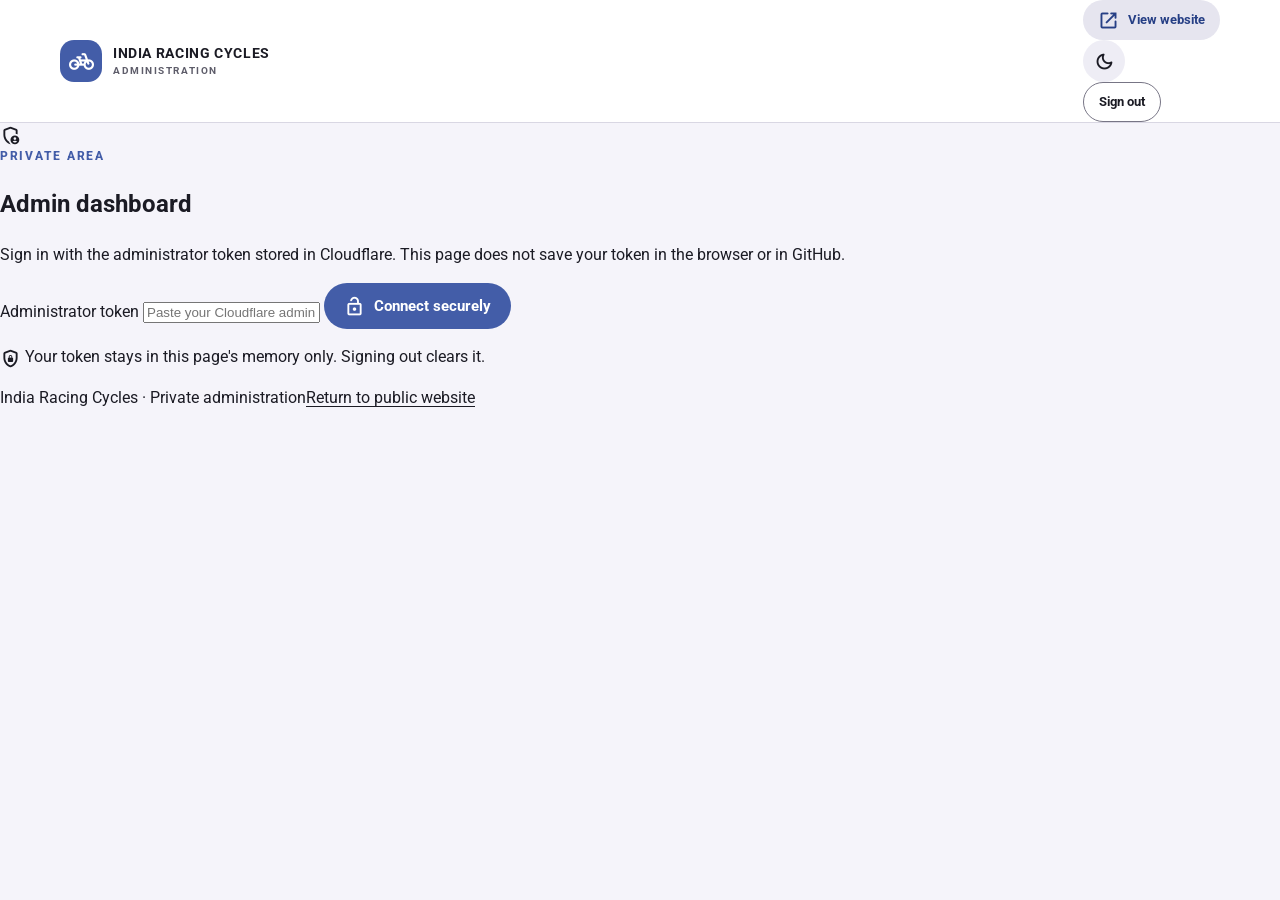
==== admin.html @ 33d3a7fc "Add private India Racing Cycles admin dashboard" ====
<!doctype html>
<html lang="en">
<head>
  <meta charset="utf-8">
  <meta name="viewport" content="width=device-width, initial-scale=1">
  <meta name="theme-color" content="#f4f3fb">
  <meta name="robots" content="noindex,nofollow">
  <title>Admin Dashboard | India Racing Cycles</title>
  <link rel="preconnect" href="https://fonts.googleapis.com">
  <link rel="preconnect" href="https://fonts.gstatic.com" crossorigin>
  <link href="https://fonts.googleapis.com/css2?family=Roboto:wght@400;500;600;700;800&family=Material+Symbols+Rounded:opsz,wght,FILL,GRAD@20..48,400,0,0" rel="stylesheet">
  <link rel="stylesheet" href="assets/css/styles.css">
  <link rel="stylesheet" href="assets/css/admin.css">
  <script>window.IRC_CONFIG = { apiBase: "https://india-racing-cycles-api.india-racing-cycles-315595.workers.dev" };</script>
  <script defer src="assets/js/admin.js"></script>
</head>
<body class="admin-page">
  <a class="skip-link" href="#main">Skip to content</a>
  <header class="topbar">
    <div class="topbar-inner">
      <a class="brand" href="index.html" aria-label="India Racing Cycles home">
        <span class="brand-mark" aria-hidden="true"><span class="material-symbols-rounded">pedal_bike</span></span>
        <span class="brand-copy"><strong>INDIA RACING CYCLES</strong><small>ADMINISTRATION</small></span>
      </a>
      <div class="admin-header-actions">
        <a class="button button-tonal button-small" href="index.html"><span class="material-symbols-rounded">open_in_new</span> View website</a>
        <button class="icon-button" id="theme-toggle" type="button" aria-label="Switch colour theme"><span class="material-symbols-rounded">dark_mode</span></button>
        <button class="button button-outline button-small" id="logout-button" type="button" hidden>Sign out</button>
      </div>
    </div>
  </header>

  <main id="main" class="admin-main">
    <section id="login-panel" class="login-panel">
      <div class="login-icon"><span class="material-symbols-rounded">admin_panel_settings</span></div>
      <p class="eyebrow">PRIVATE AREA</p>
      <h1>Admin dashboard</h1>
      <p class="login-copy">Sign in with the administrator token stored in Cloudflare. This page does not save your token in the browser or in GitHub.</p>
      <form id="login-form" class="admin-form">
        <label for="admin-token">Administrator token</label>
        <input id="admin-token" name="token" type="password" autocomplete="off" spellcheck="false" required placeholder="Paste your Cloudflare admin token">
        <button class="button button-filled" type="submit"><span class="material-symbols-rounded">lock_open</span> Connect securely</button>
        <p id="login-message" class="admin-message" role="status"></p>
      </form>
      <p class="security-hint"><span class="material-symbols-rounded">shield_lock</span> Your token stays in this page's memory only. Signing out clears it.</p>
    </section>

    <section id="dashboard" hidden>
      <div class="admin-welcome">
        <div>
          <p class="eyebrow"><span class="material-symbols-rounded">dashboard</span> INDIA RACING CYCLES</p>
          <h1>Race calendar admin</h1>
          <p>Review community tips and manage the events shown on your public calendar.</p>
        </div>
        <button class="button button-outline" id="refresh-button" type="button"><span class="material-symbols-rounded">refresh</span> Refresh data</button>
      </div>

      <div class="admin-stats">
        <article class="admin-stat"><span class="material-symbols-rounded">inbox</span><strong id="stat-pending">—</strong><small>Pending suggestions</small></article>
        <article class="admin-stat"><span class="material-symbols-rounded">event_available</span><strong id="stat-events">—</strong><small>Visible calendar events</small></article>
        <article class="admin-stat"><span class="material-symbols-rounded">task_alt</span><strong id="stat-reviewed">—</strong><small>Reviewed suggestions</small></article>
      </div>

      <div class="admin-tabs" role="tablist" aria-label="Admin sections">
        <button class="admin-tab active" id="tab-suggestions" role="tab" aria-selected="true" aria-controls="suggestions-panel" type="button"><span class="material-symbols-rounded">inbox</span> Suggestions <span class="tab-count" id="tab-pending-count">0</span></button>
        <button class="admin-tab" id="tab-calendar" role="tab" aria-selected="false" aria-controls="calendar-panel" type="button"><span class="material-symbols-rounded">calendar_month</span> Calendar</button>
      </div>

      <section id="suggestions-panel" class="admin-panel" role="tabpanel" aria-labelledby="tab-suggestions">
        <div class="panel-heading">
          <div><p class="eyebrow">COMMUNITY INBOX</p><h2>Event suggestions</h2><p>Approve only after checking the organiser's source and event details.</p></div>
          <label class="filter-select">Show
            <select id="suggestion-filter">
              <option value="pending">Pending</option>
              <option value="all">All suggestions</option>
              <option value="reviewed">Reviewed</option>
              <option value="added">Added to calendar</option>
              <option value="rejected">Rejected</option>
            </select>
          </label>
        </div>
        <div id="suggestion-list" class="admin-list" aria-live="polite"></div>
        <p id="suggestion-empty" class="admin-empty" hidden>No suggestions in this view.</p>
      </section>

      <section id="calendar-panel" class="admin-panel" role="tabpanel" aria-labelledby="tab-calendar" hidden>
        <div class="panel-heading">
          <div><p class="eyebrow">PUBLISHED EVENTS</p><h2>Manage calendar</h2><p>Events from the original website data and admin-managed Cloudflare records appear together here.</p></div>
          <button class="button button-filled" id="add-event-button" type="button"><span class="material-symbols-rounded">add</span> Add event</button>
        </div>
        <div class="calendar-tools">
          <label class="admin-search"><span class="material-symbols-rounded">search</span><input id="calendar-search" type="search" placeholder="Search event, city or organiser"></label>
          <label class="show-hidden"><input id="show-hidden" type="checkbox"> Show hidden events</label>
        </div>
        <div id="calendar-list" class="admin-list" aria-live="polite"></div>
        <p id="calendar-empty" class="admin-empty" hidden>No calendar events match this view.</p>
        <p class="admin-note"><span class="material-symbols-rounded">info</span> Changes made here are saved in Cloudflare and override the matching published event. Hiding an event keeps a record so it can be restored later.</p>
      </section>
      <p id="dashboard-message" class="admin-message" role="status"></p>
    </section>
  </main>

  <dialog id="event-dialog" class="event-dialog">
    <form id="event-form" method="dialog">
      <div class="dialog-heading">
        <div><p class="eyebrow">EVENT DETAILS</p><h2 id="event-dialog-title">Add calendar event</h2></div>
        <button class="icon-button" id="close-dialog" type="button" aria-label="Close"><span class="material-symbols-rounded">close</span></button>
      </div>
      <input type="hidden" name="id" id="event-id">
      <input type="hidden" name="suggestion_id" id="suggestion-id">
      <div class="event-fields">
        <label class="wide">Event name <input name="title" id="event-title" required maxlength="180" placeholder="e.g. Mumbai Road Race"></label>
        <label>Start date <input name="start_date" id="event-start" type="date" required></label>
        <label>End date <input name="end_date" id="event-end" type="date"></label>
        <label class="wide">Location <input name="location" id="event-location" maxlength="220" placeholder="City, state or route"></label>
        <label>State <input name="state" id="event-state" maxlength="100" placeholder="e.g. Maharashtra"></label>
        <label>Discipline
          <select name="discipline" id="event-discipline">
            <option value="">Select category</option><option>Road</option><option>MTB</option><option>Track</option><option>Time Trial</option><option>Gran Fondo</option><option>Ultra-cycling</option><option>Cyclocross</option><option>Cyclothon</option><option>Other</option>
          </select>
        </label>
        <label class="wide">Categories <input name="categories" id="event-categories" placeholder="Separate multiple categories with commas"></label>
        <label class="wide">Organiser <input name="organiser" id="event-organiser" maxlength="180"></label>
        <label class="wide">Description <textarea name="description" id="event-description" rows="4" maxlength="5000" placeholder="Event details for visitors"></textarea></label>
        <label class="wide">Official event link <input name="source_url" id="event-source" type="url" placeholder="https://"></label>
        <label class="wide">Registration link <input name="registration_url" id="event-registration" type="url" placeholder="https://"></label>
        <label>Contact email <input name="contact_email" id="event-email" type="email"></label>
        <label>Contact phone <input name="contact_phone" id="event-phone" type="tel"></label>
        <label class="wide">Poster image URL <input name="poster_url" id="event-poster" type="url" placeholder="https://"></label>
        <label>Status
          <select name="status" id="event-status"><option value="confirmed">Confirmed</option><option value="postponed">Postponed</option><option value="completed">Completed</option><option value="cancelled">Cancelled</option></select>
        </label>
        <label class="visibility-option"><input name="hidden" id="event-hidden" type="checkbox"> Hide from public calendar</label>
      </div>
      <p id="event-form-message" class="admin-message" role="status"></p>
      <div class="dialog-actions">
        <button class="button button-outline" id="cancel-dialog" type="button">Cancel</button>
        <button class="button button-filled" id="save-event-button" type="submit"><span class="material-symbols-rounded">save</span> Save event</button>
      </div>
    </form>
  </dialog>

  <footer class="admin-footer"><span>India Racing Cycles · Private administration</span><a href="index.html">Return to public website</a></footer>
</body>
</html>
---- assets/css/styles.css ----
:root{color-scheme:light;--page:#f5f4fa;--surface:#fff;--surface2:#eeedf5;--surface3:#e6e5ef;--ink:#1b1b24;--muted:#5e5d6a;--primary:#435da8;--primary-dark:#263f85;--on-primary:#fff;--outline:#d9d7e3;--outline-strong:#777585;--accent:#df6b32;--success:#266b4d;--shadow:0 2px 5px rgba(27,27,36,.06),0 10px 28px rgba(27,27,36,.04);--shadow-high:0 8px 24px rgba(27,27,36,.12);--radius:22px;--max:1160px}
:root[data-theme=dark]{color-scheme:dark;--page:#12131a;--surface:#1c1d26;--surface2:#272936;--surface3:#323443;--ink:#e8e7f0;--muted:#bdbbc9;--primary:#b7c5ff;--primary-dark:#d2dbff;--on-primary:#182b62;--outline:#3b3c49;--outline-strong:#9694a4;--accent:#ffb68e;--success:#9ed9b9;--shadow:0 2px 8px rgba(0,0,0,.18),0 12px 30px rgba(0,0,0,.12);--shadow-high:0 10px 30px rgba(0,0,0,.35)}
*{box-sizing:border-box}html{scroll-behavior:smooth;scroll-padding-top:100px}body{margin:0;background:var(--page);color:var(--ink);font-family:Roboto,"Segoe UI",Arial,sans-serif;line-height:1.55;transition:background .2s,color .2s}a{color:inherit;text-underline-offset:3px}a:focus-visible,button:focus-visible,input:focus-visible,select:focus-visible{outline:3px solid var(--accent);outline-offset:3px}.material-symbols-rounded{font-size:21px;line-height:1;vertical-align:middle;font-variation-settings:"FILL" 0,"wght" 450,"GRAD" 0,"opsz" 24}.sr-only{position:absolute;width:1px;height:1px;padding:0;margin:-1px;overflow:hidden;clip:rect(0,0,0,0);white-space:nowrap;border:0}.skip-link{position:absolute;left:12px;top:-60px;background:var(--surface);padding:10px 14px;border-radius:10px;z-index:30}.skip-link:focus{top:12px}.topbar{position:sticky;top:0;z-index:20;background:color-mix(in srgb,var(--surface) 94%,transparent);backdrop-filter:blur(18px);border-bottom:1px solid var(--outline)}.topbar-inner{max-width:var(--max);width:calc(100% - 40px);min-height:76px;margin:auto;display:flex;align-items:center;justify-content:space-between;gap:24px}.brand{display:inline-flex;align-items:center;gap:11px;text-decoration:none;min-width:max-content}.brand-mark{width:42px;height:42px;display:grid;place-items:center;border-radius:14px;background:var(--primary);color:var(--on-primary)}.brand-mark .material-symbols-rounded{font-size:25px}.brand-copy{display:grid;line-height:1.2;gap:4px}.brand-copy strong{font-size:.86rem;letter-spacing:.045em}.brand-copy small{font-size:.61rem;color:var(--muted);letter-spacing:.16em;font-weight:700}.brand-copy i{font-style:normal;color:var(--accent);padding:0 2px}.main-nav{display:flex;align-items:center;justify-content:center;gap:5px}.nav-link{font-size:.88rem;font-weight:600;text-decoration:none;color:var(--muted);padding:10px 15px;border-radius:999px;white-space:nowrap}.nav-link:hover{background:var(--surface2);color:var(--ink)}.nav-link.active{background:var(--surface2);color:var(--primary-dark)}.top-actions{display:flex;align-items:center;gap:10px}.icon-button{height:42px;width:42px;display:grid;place-items:center;border-radius:50%;border:0;background:var(--surface2);color:var(--ink);cursor:pointer}.button{border:0;border-radius:999px;min-height:46px;padding:0 20px;display:inline-flex;align-items:center;justify-content:center;gap:9px;text-decoration:none;font:inherit;font-size:.91rem;font-weight:700;cursor:pointer;transition:transform .16s,box-shadow .16s,background .16s}.button:hover{transform:translateY(-1px);box-shadow:var(--shadow)}.button-filled{background:var(--primary);color:var(--on-primary)}.button-tonal{background:var(--surface3);color:var(--primary-dark)}.button-outline{border:1px solid var(--outline-strong);background:transparent;color:var(--ink)}.button-small{min-height:40px;padding:0 15px;font-size:.82rem}.hero{max-width:var(--max);width:calc(100% - 40px);margin:28px auto 0;min-height:410px;position:relative;overflow:hidden;border-radius:32px;background:linear-gradient(118deg,#172a52 0%,#243f78 52%,#405d9b 100%);color:#fff;padding:62px clamp(28px,6vw,76px);display:flex;align-items:center}.hero-glow{position:absolute;width:520px;height:520px;border-radius:50%;right:8%;top:-28%;background:radial-gradient(circle,rgba(255,255,255,.18),transparent 70%)}.hero-content{position:relative;z-index:2;max-width:640px}.eyebrow{margin:0 0 12px;display:flex;align-items:center;gap:8px;color:var(--primary);font-size:.72rem;font-weight:800;letter-spacing:.15em;text-transform:uppercase}.hero .eyebrow,.page-hero .eyebrow{color:#cbd6ff}.hero h1,.page-hero h1{font-size:clamp(2.8rem,6vw,5.3rem);line-height:.99;letter-spacing:-.055em;margin:0 0 20px;font-weight:800}.headline-accent{color:#ffc18e}.hero-lead{font-size:clamp(1rem,1.8vw,1.18rem);line-height:1.65;color:rgba(255,255,255,.83);max-width:580px}.hero-actions{display:flex;flex-wrap:wrap;gap:12px;margin-top:26px}.hero .button-outline{border-color:rgba(255,255,255,.56);color:white}.hero .button-tonal{background:#e6eaff;color:#243f78}.hero-footnote{display:flex;align-items:center;gap:8px;color:rgba(255,255,255,.72);font-size:.78rem;margin:23px 0 0}.hero-footnote .material-symbols-rounded{font-size:17px}.hero-art{position:absolute;right:4%;top:50%;transform:translateY(-50%);width:min(34vw,390px);aspect-ratio:1;border-radius:50%;border:1px solid rgba(255,255,255,.18);display:grid;place-items:center}.orbit{position:absolute;border:1px solid rgba(255,255,255,.24);border-radius:50%}.orbit-one{inset:11%}.orbit-two{inset:24%;border-style:dashed}.hero-bike{font-size:clamp(90px,14vw,170px);color:#ffc18e;filter:drop-shadow(0 18px 26px rgba(0,0,0,.2))}.hero-art-label{position:absolute;bottom:13%;right:4%;display:grid;text-align:right;letter-spacing:.15em}.hero-art-label b{font-size:1.05rem}.hero-art-label span{font-size:.62rem;opacity:.72}.stats-strip{max-width:var(--max);width:calc(100% - 40px);margin:18px auto 0;background:var(--surface);border:1px solid var(--outline);border-radius:20px;display:grid;grid-template-columns:repeat(3,1fr);box-shadow:var(--shadow)}.stat{padding:17px 24px;display:grid;gap:2px;text-align:center}.stat+.stat{border-left:1px solid var(--outline)}.stat strong{font-size:1.3rem;letter-spacing:-.03em}.stat span{font-size:.76rem;color:var(--muted)}.section{max-width:var(--max);width:calc(100% - 40px);margin:0 auto;padding:70px 0 16px}.section-heading{display:flex;justify-content:space-between;align-items:end;gap:22px;margin-bottom:23px}.section-heading .eyebrow{margin-bottom:7px}.section-heading h2,.newsletter-copy h2{font-size:clamp(1.9rem,3vw,2.6rem);letter-spacing:-.04em;line-height:1.12;margin:0 0 9px}.section-description{margin:0;color:var(--muted);max-width:660px;font-size:.94rem}.live-pill,.archive-pill{display:inline-flex;align-items:center;gap:8px;border:1px solid var(--outline);background:var(--surface);border-radius:999px;padding:8px 13px;color:var(--muted);font-size:.75rem;font-weight:700;white-space:nowrap}.live-pill>span{width:8px;height:8px;background:#2d9b67;border-radius:50%;box-shadow:0 0 0 4px rgba(45,155,103,.12)}.archive-pill .material-symbols-rounded{font-size:17px}.filter-panel{display:flex;gap:11px;margin:20px 0 24px;flex-wrap:wrap}.search-box,.select-wrap{min-height:50px;background:var(--surface);border:1px solid var(--outline);border-radius:15px;display:flex;align-items:center;gap:10px;padding:0 14px;color:var(--muted)}.search-box{flex:1;min-width:220px}.search-box input{border:0;outline:0;background:transparent;color:var(--ink);font:inherit;width:100%;min-width:0}.search-box input::placeholder{color:var(--muted)}.search-box kbd{font-size:.7rem;border:1px solid var(--outline);border-radius:5px;padding:2px 6px;color:var(--muted)}.select-wrap{min-width:175px;position:relative}.select-wrap select{appearance:none;background:transparent;border:0;outline:0;color:var(--ink);font:inherit;flex:1;min-width:0;cursor:pointer}.select-wrap .material-symbols-rounded{pointer-events:none}.event-grid{display:grid;grid-template-columns:repeat(2,minmax(0,1fr));gap:18px}.event-card,.news-card{background:var(--surface);border:1px solid var(--outline);border-radius:var(--radius);overflow:hidden;box-shadow:var(--shadow);transition:transform .18s,box-shadow .18s}.event-card:hover,.news-card:hover{transform:translateY(-3px);box-shadow:var(--shadow-high)}.event-poster{height:178px;position:relative;overflow:hidden;background:linear-gradient(120deg,#1d315c,#4b689e);display:flex;align-items:center;justify-content:center;color:#fff}.event-poster:before,.event-poster:after{content:"";position:absolute;border:1px solid rgba(255,255,255,.22);border-radius:50%;width:250px;height:250px;right:-35px;top:-110px}.event-poster:after{width:170px;height:170px;right:25px;top:-70px;border-style:dashed}.event-poster .material-symbols-rounded{font-size:82px;color:#ffc18e;position:relative;z-index:1}.poster-caption{position:absolute;left:20px;bottom:15px;z-index:2;font-size:.68rem;letter-spacing:.16em;font-weight:800;text-transform:uppercase;color:rgba(255,255,255,.85)}.event-poster img{width:100%;height:100%;object-fit:cover}.event-body{padding:21px}.event-meta{display:flex;flex-wrap:wrap;align-items:center;gap:7px;margin-bottom:11px}.chip{display:inline-flex;align-items:center;gap:5px;border-radius:999px;padding:5px 10px;font-size:.68rem;font-weight:800;letter-spacing:.02em;background:var(--surface2);color:var(--primary-dark)}.chip.confirmed{background:color-mix(in srgb,var(--success) 14%,var(--surface));color:var(--success)}.event-date{font-size:.8rem;font-weight:700;color:var(--accent)}.event-card h3,.news-card h3{font-size:1.24rem;letter-spacing:-.025em;line-height:1.25;margin:0 0 9px}.event-description,.news-description{font-size:.87rem;line-height:1.6;color:var(--muted);margin:0 0 14px}.event-details{display:grid;gap:8px;padding:13px 0;border-top:1px solid var(--outline);border-bottom:1px solid var(--outline)}.detail-row{display:flex;align-items:flex-start;gap:9px;font-size:.81rem;color:var(--muted)}.detail-row .material-symbols-rounded{font-size:18px;color:var(--primary);flex:none}.event-actions{display:flex;gap:9px;flex-wrap:wrap;margin-top:15px}.event-actions .button{min-height:40px;padding:0 14px;font-size:.78rem}.source-links{display:flex;gap:12px;flex-wrap:wrap;margin-top:13px}.source-links a{font-size:.75rem;font-weight:700;color:var(--primary-dark)}.loading-card,.empty-state{grid-column:1/-1;padding:45px 24px;border:1px dashed var(--outline-strong);border-radius:var(--radius);text-align:center;color:var(--muted);background:var(--surface)}.empty-state .material-symbols-rounded{font-size:42px;color:var(--primary);margin-bottom:10px}.empty-state h3{color:var(--ink);margin:4px 0 8px}.empty-state p{max-width:520px;margin:0 auto;font-size:.88rem}.notice-band{max-width:var(--max);width:calc(100% - 40px);margin:52px auto 4px;padding:22px 25px;border-radius:22px;background:var(--surface2);display:flex;align-items:center;gap:17px}.notice-icon{height:48px;width:48px;border-radius:16px;background:var(--surface3);display:grid;place-items:center;color:var(--primary);flex:none}.notice-band h3{margin:0 0 4px;font-size:1rem}.notice-band p{margin:0;color:var(--muted);font-size:.82rem;max-width:670px}.notice-band .button{margin-left:auto;flex:none}.sources-section{padding-top:64px}.source-grid{display:grid;grid-template-columns:repeat(2,minmax(0,1fr));gap:12px}.source-card{display:flex;align-items:center;gap:13px;padding:16px;border-radius:17px;background:var(--surface);border:1px solid var(--outline);text-decoration:none;min-width:0}.source-card:hover{border-color:var(--primary)}.source-card>span:nth-child(2){display:grid;gap:3px;min-width:0;flex:1}.source-card b{font-size:.86rem}.source-card small{font-size:.73rem;color:var(--muted)}.source-card>.material-symbols-rounded{font-size:18px;color:var(--muted)}.source-icon{width:42px;height:42px;border-radius:13px;background:var(--surface2);display:grid;place-items:center;color:var(--primary-dark);font-size:.7rem;font-weight:900;flex:none}.newsletter-section{max-width:var(--max);width:calc(100% - 40px);margin:68px auto 0;padding:38px clamp(22px,5vw,52px);border-radius:28px;background:linear-gradient(120deg,#1c315e,#3c568d);color:white;display:grid;grid-template-columns:1fr 1fr;gap:38px;align-items:center}.newsletter-copy .eyebrow{color:#ffc18e}.newsletter-copy h2{margin-bottom:12px}.newsletter-copy p:last-child{color:rgba(255,255,255,.75);max-width:400px;margin:0}.newsletter-form{display:grid;gap:9px}.newsletter-form>label:first-child{font-size:.78rem;font-weight:700;color:rgba(255,255,255,.9)}.email-field{background:white;border-radius:999px;padding:5px;display:flex;gap:5px}.email-field input{border:0;outline:0;min-width:0;flex:1;padding:0 14px;background:transparent;color:#1b1b24;font:inherit}.email-field .button{min-height:42px;white-space:nowrap}.consent{display:flex;align-items:flex-start;gap:8px;font-size:.69rem;line-height:1.4;color:rgba(255,255,255,.76)}.consent input{margin:2px 0 0;accent-color:#ffc18e}.form-message{font-size:.72rem;color:rgba(255,255,255,.8);margin:2px 0 0}.form-message.error{color:#ffd2c5}.form-message.success{color:#bdf0d1}.page-hero{max-width:var(--max);width:calc(100% - 40px);margin:28px auto 0;padding:58px clamp(26px,5vw,62px);border-radius:30px;background:linear-gradient(120deg,#172a52,#405d9b);color:white;position:relative;overflow:hidden}.page-hero:after{content:"";position:absolute;width:340px;height:340px;border-radius:50%;border:1px solid rgba(255,255,255,.18);right:-85px;top:-90px;box-shadow:0 0 0 35px rgba(255,255,255,.04),0 0 0 75px rgba(255,255,255,.025)}.page-hero h1{font-size:clamp(2.6rem,5vw,4.2rem);position:relative;z-index:1}.page-hero .hero-lead{max-width:650px;margin:0}.news-grid{display:grid;grid-template-columns:repeat(2,minmax(0,1fr));gap:18px}.news-card{padding:23px}.news-card-top{display:flex;align-items:center;justify-content:space-between;gap:10px;margin-bottom:17px}.news-category{display:inline-flex;align-items:center;gap:6px;color:var(--primary-dark);background:var(--surface2);border-radius:999px;padding:6px 10px;font-size:.68rem;font-weight:800;text-transform:uppercase;letter-spacing:.06em}.news-card time{font-size:.73rem;color:var(--muted)}.news-card h3{font-size:1.22rem}.news-source{font-size:.74rem;color:var(--muted);margin:0 0 10px}.news-link{display:inline-flex;align-items:center;gap:7px;font-size:.8rem;font-weight:800;color:var(--primary-dark);text-decoration:none}.footer{max-width:var(--max);width:calc(100% - 40px);margin:70px auto 0;padding:26px 0 34px;border-top:1px solid var(--outline);display:grid;grid-template-columns:1fr 1fr;gap:12px;align-items:center}.footer-brand{justify-self:start}.footer p{margin:0;color:var(--muted);font-size:.8rem;text-align:right}.footer-links{display:flex;gap:17px;flex-wrap:wrap}.footer-links a{font-size:.75rem;color:var(--primary-dark);font-weight:700;text-decoration:none}.footer>small{justify-self:end;text-align:right;color:var(--muted);font-size:.68rem}.inline-note{color:var(--muted);font-size:.78rem;margin:14px 0}.inline-note[hidden]{display:none}
@media(max-width:900px){.topbar-inner{flex-wrap:wrap;justify-content:space-between;padding:12px 0;gap:10px}.main-nav{order:3;width:100%;justify-content:flex-start;overflow:auto}.nav-link{padding:8px 12px}.hero-art{right:-4%;opacity:.56}.hero-content{max-width:590px}.newsletter-section{gap:24px}}
@media(max-width:650px){.topbar-inner{width:calc(100% - 28px)}.brand-copy strong{font-size:.76rem}.brand-copy small{font-size:.55rem}.brand-mark{width:38px;height:38px}.top-actions .button{display:none}.hero,.page-hero{width:calc(100% - 24px);border-radius:24px}.hero{min-height:420px;padding:45px 24px}.hero-art{width:210px;right:-60px;top:70%;opacity:.28}.hero h1{font-size:clamp(2.75rem,13vw,4rem)}.stats-strip{width:calc(100% - 24px)}.stat{padding:13px 6px}.stat strong{font-size:1.05rem}.stat span{font-size:.65rem}.section,.notice-band,.newsletter-section,.footer{width:calc(100% - 28px)}.section{padding-top:54px}.section-heading{align-items:flex-start;flex-direction:column}.filter-panel{display:grid;grid-template-columns:1fr 1fr}.search-box{grid-column:1/-1}.select-wrap{min-width:0}.event-grid,.news-grid,.source-grid{grid-template-columns:1fr}.notice-band{align-items:flex-start;flex-wrap:wrap;padding:19px}.notice-band .button{margin:3px 0 0 64px}.newsletter-section{grid-template-columns:1fr;padding:28px 22px;margin-top:54px}.newsletter-copy h2{font-size:2rem}.email-field{border-radius:18px;flex-wrap:wrap;padding:7px}.email-field input{height:42px;flex-basis:100%}.email-field .button{width:100%}.page-hero{padding:44px 23px}.page-hero h1{font-size:2.8rem}.footer{grid-template-columns:1fr}.footer p,.footer>small{justify-self:start;text-align:left}.footer-links{gap:14px}}
@media(prefers-reduced-motion:reduce){*,*::before,*::after{scroll-behavior:auto!important;transition:none!important;animation:none!important}}
.source-previews{display:grid;grid-template-columns:repeat(auto-fit,minmax(180px,1fr));gap:10px;margin-top:15px}
.source-preview-card{display:flex;align-items:center;gap:10px;min-width:0;padding:9px;border:1px solid var(--outline);border-radius:15px;background:var(--surface2);text-decoration:none;transition:border-color .16s,transform .16s}
.source-preview-card:hover{border-color:var(--primary);transform:translateY(-1px)}
.source-preview-thumb{width:66px;height:58px;flex:none;display:grid;place-items:center;overflow:hidden;border-radius:10px;background:var(--surface3);color:var(--primary)}
.source-preview-thumb img{width:100%;height:100%;object-fit:cover}
.source-preview-thumb .material-symbols-rounded{font-size:26px}
.source-preview-body{display:grid;gap:2px;min-width:0}
.source-preview-body small{font-size:.62rem;letter-spacing:.08em;text-transform:uppercase;color:var(--muted);font-weight:800}
.source-preview-body b{font-size:.75rem;line-height:1.25;overflow-wrap:anywhere}
.source-preview-body>span{font-size:.68rem;color:var(--primary-dark);font-weight:700}

/* Community-submitted event suggestions */
.main-nav{gap:2px}
.nav-link{padding-left:12px;padding-right:12px;font-size:.82rem}
.event-grid{display:flex;flex-direction:column;gap:14px}
.event-card{display:grid;grid-template-columns:minmax(190px,250px) minmax(0,1fr);width:100%}
.event-poster{height:auto;min-height:220px;align-self:stretch}
.event-body{padding:20px 23px}
.source-list{display:flex;flex-direction:column;gap:9px}
.source-row{display:flex;align-items:center;gap:14px;padding:13px 16px;border:1px solid var(--outline);border-radius:16px;background:var(--surface);text-decoration:none;transition:border-color .16s,transform .16s,box-shadow .16s}
.source-row:hover{border-color:var(--primary);transform:translateY(-1px);box-shadow:var(--shadow)}
.source-row>span:nth-child(2){display:grid;gap:3px;min-width:0;flex:1}
.source-row b{font-size:.86rem}
.source-row small{font-size:.74rem;color:var(--muted)}
.source-row>.material-symbols-rounded{font-size:18px;color:var(--muted)}
.suggest-layout{max-width:var(--max);width:calc(100% - 40px);margin:0 auto;padding:64px 0 16px;display:grid;grid-template-columns:minmax(0,.8fr) minmax(0,1.2fr);gap:36px;align-items:start}
.suggest-intro{position:sticky;top:112px;padding:14px 0}
.suggest-intro h2,.form-heading h2{font-size:clamp(1.8rem,3vw,2.4rem);letter-spacing:-.04em;line-height:1.1;margin:0 0 12px}
.suggest-intro>p:not(.eyebrow){color:var(--muted);font-size:.96rem;max-width:440px}
.suggest-points{display:grid;gap:18px;margin-top:28px}
.suggest-points>div{display:flex;align-items:flex-start;gap:13px}
.suggest-points .material-symbols-rounded{display:grid;place-items:center;width:42px;height:42px;border-radius:14px;background:var(--surface2);color:var(--primary);flex:none}
.suggest-points span:nth-child(2){display:grid;gap:3px}
.suggest-points b{font-size:.86rem}
.suggest-points small{font-size:.78rem;color:var(--muted);max-width:330px}
.suggest-form{background:var(--surface);border:1px solid var(--outline);border-radius:24px;padding:clamp(20px,3.5vw,34px);box-shadow:var(--shadow);display:grid;gap:9px;min-width:0}
.form-heading{display:flex;justify-content:space-between;align-items:flex-start;gap:14px;margin-bottom:2px}
.form-heading .eyebrow{margin-bottom:8px}
.optional-tag{padding:6px 10px;border-radius:999px;background:var(--surface2);color:var(--muted);font-size:.67rem;font-weight:700;white-space:nowrap}
.form-help{color:var(--muted);font-size:.83rem;margin:0 0 10px}
.field-label{display:flex;align-items:baseline;gap:8px;margin-top:8px;font-size:.78rem;font-weight:700;color:var(--ink)}
.field-label span{font-size:.67rem;font-weight:500;color:var(--muted)}
.text-field{width:100%;min-width:0;min-height:48px;border:1px solid var(--outline);border-radius:13px;background:var(--page);padding:11px 13px;color:var(--ink);font:inherit;font-size:.86rem;outline:0}
.text-field:focus{border-color:var(--primary);box-shadow:0 0 0 2px color-mix(in srgb,var(--primary) 18%,transparent)}
.text-field::placeholder{color:var(--muted);opacity:.8}
.text-area{resize:vertical;min-height:125px;line-height:1.55}
.field-pair{display:grid;grid-template-columns:1fr 1fr;gap:13px;min-width:0}
.field-pair>div{display:grid;gap:7px;min-width:0}
.field-hint{font-size:.7rem;color:var(--muted);line-height:1.45;margin-top:-3px}
.form-divider{height:1px;background:var(--outline);margin:15px 0 8px}
.submit-suggestion{width:100%;margin-top:9px}
.form-message-dark{color:var(--muted);margin:3px 0 0;line-height:1.45}
.form-message-dark.success{color:var(--success)}
.form-message-dark.error{color:#b3261e}
.form-trap{position:absolute!important;left:-10000px!important;width:1px!important;height:1px!important;overflow:hidden!important}
@media(max-width:900px){.main-nav{gap:0}.nav-link{padding:8px 9px;font-size:.78rem}.suggest-layout{grid-template-columns:minmax(0,.7fr) minmax(0,1.3fr);gap:22px}}
@media(max-width:650px){.topbar-inner{gap:9px}.main-nav{display:flex;order:3;width:100%;overflow-x:auto;justify-content:flex-start;scrollbar-width:none}.main-nav::-webkit-scrollbar{display:none}.nav-link{font-size:.76rem;padding:8px 11px}.event-card{grid-template-columns:108px minmax(0,1fr);border-radius:17px}.event-poster{min-height:100%;height:auto}.event-poster .material-symbols-rounded{font-size:42px}.event-poster:before,.event-poster:after{width:130px;height:130px;right:-60px;top:-28px}.event-poster:after{width:95px;height:95px;right:-37px;top:-12px}.poster-caption{font-size:.51rem;letter-spacing:.06em;left:7px;right:6px;bottom:9px}.event-body{padding:13px}.event-card h3{font-size:1rem}.event-description{font-size:.76rem}.event-details{gap:6px;padding:9px 0}.detail-row{font-size:.72rem}.event-meta{gap:5px;margin-bottom:7px}.chip{font-size:.6rem;padding:4px 7px}.event-actions{gap:6px;margin-top:10px}.event-actions .button{font-size:.68rem;min-height:35px;padding:0 10px}.source-previews{grid-template-columns:1fr}.suggest-layout{width:calc(100% - 28px);grid-template-columns:1fr;padding-top:42px;gap:20px}.suggest-intro{position:static;padding:0}.suggest-points{margin-top:19px;gap:12px}.suggest-form{padding:20px 16px}.field-pair{grid-template-columns:1fr;gap:7px}.form-heading{flex-direction:column;gap:6px}.optional-tag{align-self:flex-start}.source-row{padding:11px 12px;gap:11px}.source-row .source-icon{width:38px;height:38px}.source-row b{font-size:.8rem}.source-row small{font-size:.69rem}}
@media(max-width:390px){.event-card{grid-template-columns:88px minmax(0,1fr)}.event-body{padding:11px}.event-card h3{font-size:.93rem}.event-actions{flex-direction:column;align-items:stretch}.event-actions .button{width:100%}}
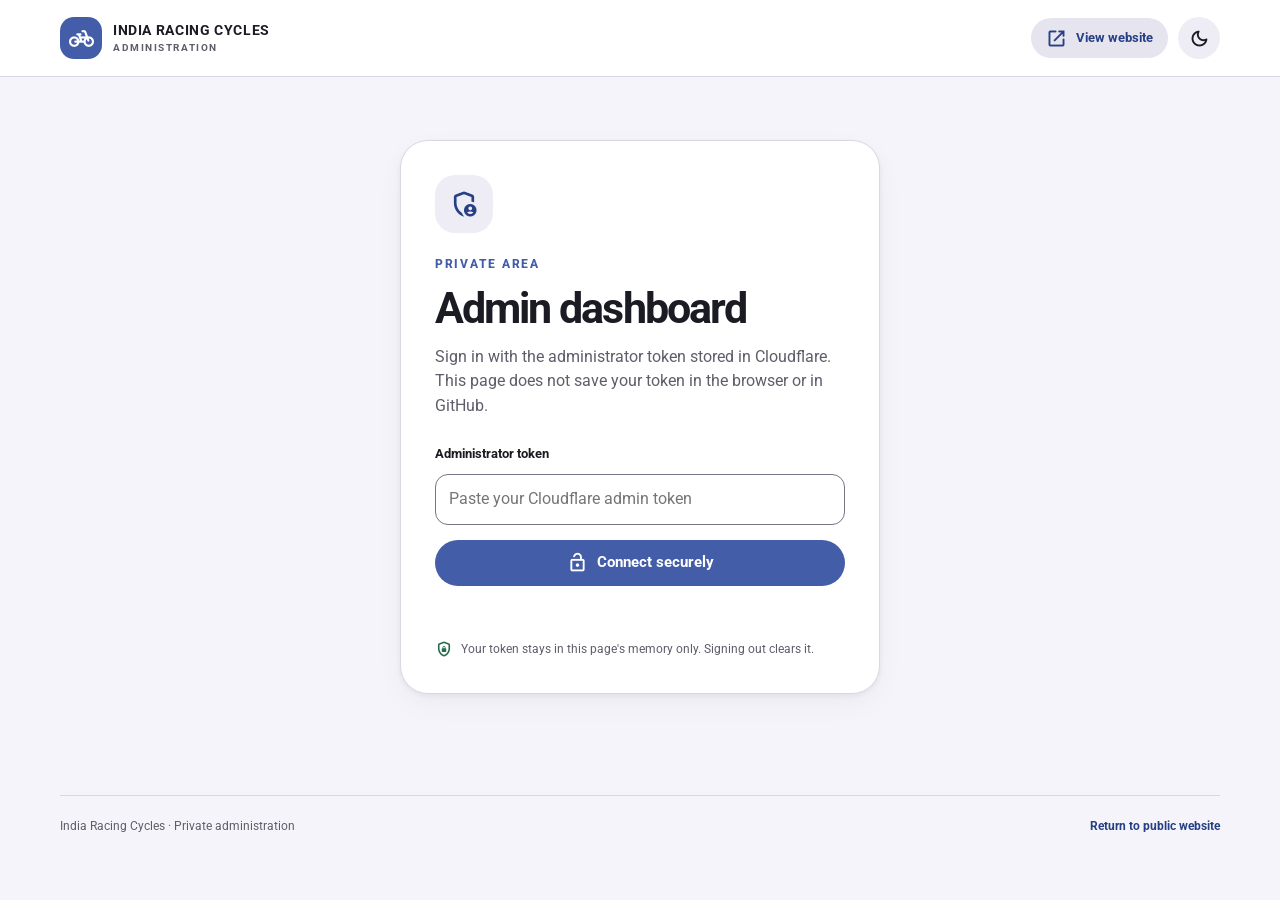
==== commit d0e4df6f: "Version admin dashboard script asset" ====
--- a/admin.html
+++ b/admin.html
@@ -12,7 +12,7 @@
   <link rel="stylesheet" href="assets/css/styles.css">
   <link rel="stylesheet" href="assets/css/admin.css">
   <script>window.IRC_CONFIG = { apiBase: "https://india-racing-cycles-api.india-racing-cycles-315595.workers.dev" };</script>
-  <script defer src="assets/js/admin.js"></script>
+  <script defer src="assets/js/admin.js?v=admin-dashboard-1"></script>
 </head>
 <body class="admin-page">
   <a class="skip-link" href="#main">Skip to content</a>
--- a/assets/css/admin.css
+++ b/assets/css/admin.css
@@ -0,0 +1,81 @@
+.admin-page{min-height:100vh}
+.admin-header-actions{display:flex;align-items:center;gap:10px}
+.admin-main{max-width:var(--max);width:calc(100% - 40px);margin:36px auto 70px;min-height:65vh}
+.admin-main[hidden],#dashboard[hidden],.admin-panel[hidden]{display:none}
+.login-panel{max-width:480px;margin:7vh auto;background:var(--surface);border:1px solid var(--outline);border-radius:28px;padding:34px;box-shadow:var(--shadow)}
+.login-icon{width:58px;height:58px;border-radius:20px;display:grid;place-items:center;background:var(--surface2);color:var(--primary-dark);margin-bottom:23px}
+.login-icon .material-symbols-rounded{font-size:30px}
+.login-panel h1,.admin-welcome h1{font-size:clamp(2rem,4vw,2.7rem);line-height:1.08;letter-spacing:-.045em;margin:0 0 12px}
+.login-copy,.admin-welcome p:last-child,.panel-heading p:last-child{color:var(--muted);margin:0}
+.admin-form{display:grid;gap:10px;margin-top:25px}
+.admin-form label,.event-fields>label{font-size:.8rem;font-weight:700;color:var(--ink);display:grid;gap:7px}
+.admin-form input,.event-fields input,.event-fields select,.event-fields textarea,.filter-select select,.admin-search input{width:100%;min-width:0;border:1px solid var(--outline-strong);border-radius:13px;background:var(--surface);color:var(--ink);font:inherit;padding:12px 13px;outline:none}
+.admin-form input:focus,.event-fields input:focus,.event-fields select:focus,.event-fields textarea:focus,.filter-select select:focus,.admin-search input:focus{border-color:var(--primary);box-shadow:0 0 0 3px color-mix(in srgb,var(--primary) 18%,transparent)}
+.admin-form .button{margin-top:5px;width:100%}
+.security-hint{display:flex;align-items:flex-start;gap:8px;color:var(--muted);font-size:.73rem;margin:22px 0 0}
+.security-hint .material-symbols-rounded{color:var(--success);font-size:18px}
+.admin-message{min-height:1.2em;color:var(--muted);font-size:.78rem;margin:8px 0 0}
+.admin-message.error{color:#b3261e}
+.admin-message.success{color:var(--success)}
+.admin-welcome{display:flex;align-items:center;justify-content:space-between;gap:20px;margin:10px 0 25px}
+.admin-welcome .eyebrow{margin-bottom:10px}
+.admin-welcome p:last-child{max-width:610px}
+.admin-welcome>.button{flex:none}
+.admin-stats{display:grid;grid-template-columns:repeat(3,minmax(0,1fr));gap:14px;margin-bottom:27px}
+.admin-stat{background:var(--surface);border:1px solid var(--outline);border-radius:20px;padding:18px 20px;display:grid;grid-template-columns:auto 1fr;column-gap:11px;align-items:center;box-shadow:var(--shadow)}
+.admin-stat>.material-symbols-rounded{grid-row:span 2;color:var(--primary-dark);font-size:24px}
+.admin-stat strong{font-size:1.7rem;line-height:1.1;letter-spacing:-.04em}
+.admin-stat small{font-size:.7rem;color:var(--muted);margin-top:3px}
+.admin-tabs{display:flex;gap:6px;border-bottom:1px solid var(--outline);margin-bottom:24px}
+.admin-tab{border:0;border-bottom:3px solid transparent;background:transparent;color:var(--muted);padding:13px 17px 11px;display:flex;align-items:center;gap:9px;font:inherit;font-size:.85rem;font-weight:700;cursor:pointer}
+.admin-tab.active{color:var(--primary-dark);border-bottom-color:var(--primary)}
+.tab-count{min-width:22px;height:22px;border-radius:999px;padding:0 6px;background:var(--surface2);display:grid;place-items:center;font-size:.68rem}
+.panel-heading{display:flex;align-items:flex-end;justify-content:space-between;gap:18px;margin-bottom:18px}
+.panel-heading h2{font-size:1.65rem;letter-spacing:-.035em;margin:0 0 5px}
+.panel-heading .eyebrow{margin-bottom:7px}
+.panel-heading p:last-child{font-size:.82rem}
+.filter-select{display:flex;align-items:center;gap:9px;color:var(--muted);font-size:.75rem;font-weight:700}
+.filter-select select{width:auto;min-width:150px;padding:9px 34px 9px 12px}
+.admin-list{display:grid;gap:13px}
+.suggestion-card,.calendar-card{background:var(--surface);border:1px solid var(--outline);border-radius:19px;padding:19px 21px;box-shadow:var(--shadow)}
+.card-top{display:flex;align-items:flex-start;justify-content:space-between;gap:12px;margin-bottom:12px}
+.card-top h3{font-size:1.08rem;line-height:1.3;margin:0 0 5px}
+.card-subtitle{color:var(--muted);font-size:.73rem;margin:0}
+.status-chip{display:inline-flex;align-items:center;gap:5px;white-space:nowrap;border-radius:999px;padding:5px 10px;background:var(--surface2);color:var(--muted);font-size:.65rem;font-weight:800;text-transform:uppercase;letter-spacing:.045em}
+.status-chip.pending{background:#fff1d6;color:#805400}
+.status-chip.added{background:#dff4e8;color:#175c3c}
+.status-chip.rejected{background:#fce8e6;color:#a12a22}
+.status-chip.reviewed{background:#e7eaff;color:#364b91}
+.admin-detail-grid{display:grid;grid-template-columns:repeat(2,minmax(0,1fr));gap:8px 16px;margin:12px 0}
+.admin-detail{font-size:.78rem;min-width:0;overflow-wrap:anywhere}
+.admin-detail b{display:block;font-size:.65rem;color:var(--muted);font-weight:800;text-transform:uppercase;letter-spacing:.05em;margin-bottom:2px}
+.admin-detail a{color:var(--primary-dark)}
+.admin-description{font-size:.82rem;white-space:pre-wrap;overflow-wrap:anywhere;margin:12px 0 0;color:var(--ink)}
+.card-actions{display:flex;flex-wrap:wrap;gap:8px;margin-top:16px;padding-top:14px;border-top:1px solid var(--outline)}
+.action-button{border:1px solid var(--outline);border-radius:999px;padding:8px 13px;min-height:36px;background:var(--surface2);color:var(--ink);display:inline-flex;align-items:center;gap:6px;font:inherit;font-size:.72rem;font-weight:700;cursor:pointer}
+.action-button.primary{background:var(--primary);border-color:var(--primary);color:var(--on-primary)}
+.action-button.danger{color:#a12a22;background:transparent;border-color:#c77b74}
+.admin-empty{padding:38px 20px;text-align:center;border:1px dashed var(--outline-strong);border-radius:18px;color:var(--muted);font-size:.85rem}
+.calendar-tools{display:flex;align-items:center;justify-content:space-between;gap:15px;margin-bottom:15px}
+.admin-search{display:flex;align-items:center;gap:9px;flex:1;max-width:470px;border:1px solid var(--outline);border-radius:999px;padding:0 14px;background:var(--surface);color:var(--muted)}
+.admin-search input{border:0;box-shadow:none!important;border-radius:999px;padding:11px 0;background:transparent}
+.admin-search .material-symbols-rounded{font-size:19px}
+.show-hidden{display:flex;align-items:center;gap:7px;color:var(--muted);font-size:.75rem}
+.show-hidden input,.visibility-option input{accent-color:var(--primary);width:17px;height:17px}
+.admin-note{display:flex;align-items:flex-start;gap:8px;color:var(--muted);font-size:.74rem;margin:18px 0 0}
+.admin-note .material-symbols-rounded{font-size:18px;color:var(--primary-dark)}
+.event-dialog{width:min(760px,calc(100% - 24px));max-height:92vh;overflow:auto;border:1px solid var(--outline);border-radius:24px;padding:0;background:var(--surface);color:var(--ink);box-shadow:var(--shadow-high)}
+.event-dialog::backdrop{background:rgba(12,14,25,.55);backdrop-filter:blur(3px)}
+.event-dialog form{padding:24px}
+.dialog-heading{display:flex;align-items:center;justify-content:space-between;gap:15px;margin-bottom:20px}
+.dialog-heading h2{margin:0;font-size:1.55rem;letter-spacing:-.03em}
+.dialog-heading .eyebrow{margin-bottom:4px}
+.event-fields{display:grid;grid-template-columns:repeat(2,minmax(0,1fr));gap:14px}
+.event-fields .wide{grid-column:1/-1}
+.event-fields textarea{resize:vertical}
+.event-fields .visibility-option{display:flex;align-items:center;gap:9px;align-self:end;padding:10px 0}
+.dialog-actions{display:flex;justify-content:flex-end;gap:9px;margin-top:20px;padding-top:16px;border-top:1px solid var(--outline)}
+.admin-footer{max-width:var(--max);width:calc(100% - 40px);margin:0 auto;padding:22px 0 30px;border-top:1px solid var(--outline);display:flex;justify-content:space-between;gap:15px;color:var(--muted);font-size:.72rem}
+.admin-footer a{color:var(--primary-dark);font-weight:700;text-decoration:none}
+[hidden]{display:none!important}
+@media(max-width:720px){.admin-main{width:calc(100% - 24px);margin-top:22px}.admin-welcome,.panel-heading{align-items:flex-start;flex-direction:column}.admin-stats{gap:8px}.admin-stat{padding:13px 10px;grid-template-columns:1fr;gap:5px}.admin-stat>.material-symbols-rounded{grid-row:auto}.admin-stat strong{font-size:1.4rem}.admin-stat small{font-size:.63rem}.admin-detail-grid{grid-template-columns:1fr}.calendar-tools{align-items:stretch;flex-direction:column}.admin-search{max-width:none}.filter-select{width:100%;justify-content:space-between}.filter-select select{flex:1}.admin-footer{width:calc(100% - 24px);flex-direction:column}.suggestion-card,.calendar-card{padding:16px}.event-fields{grid-template-columns:1fr}.event-fields .wide{grid-column:auto}.event-dialog form{padding:18px}.admin-tabs{overflow:auto}.admin-tab{white-space:nowrap;padding-left:12px;padding-right:12px}}
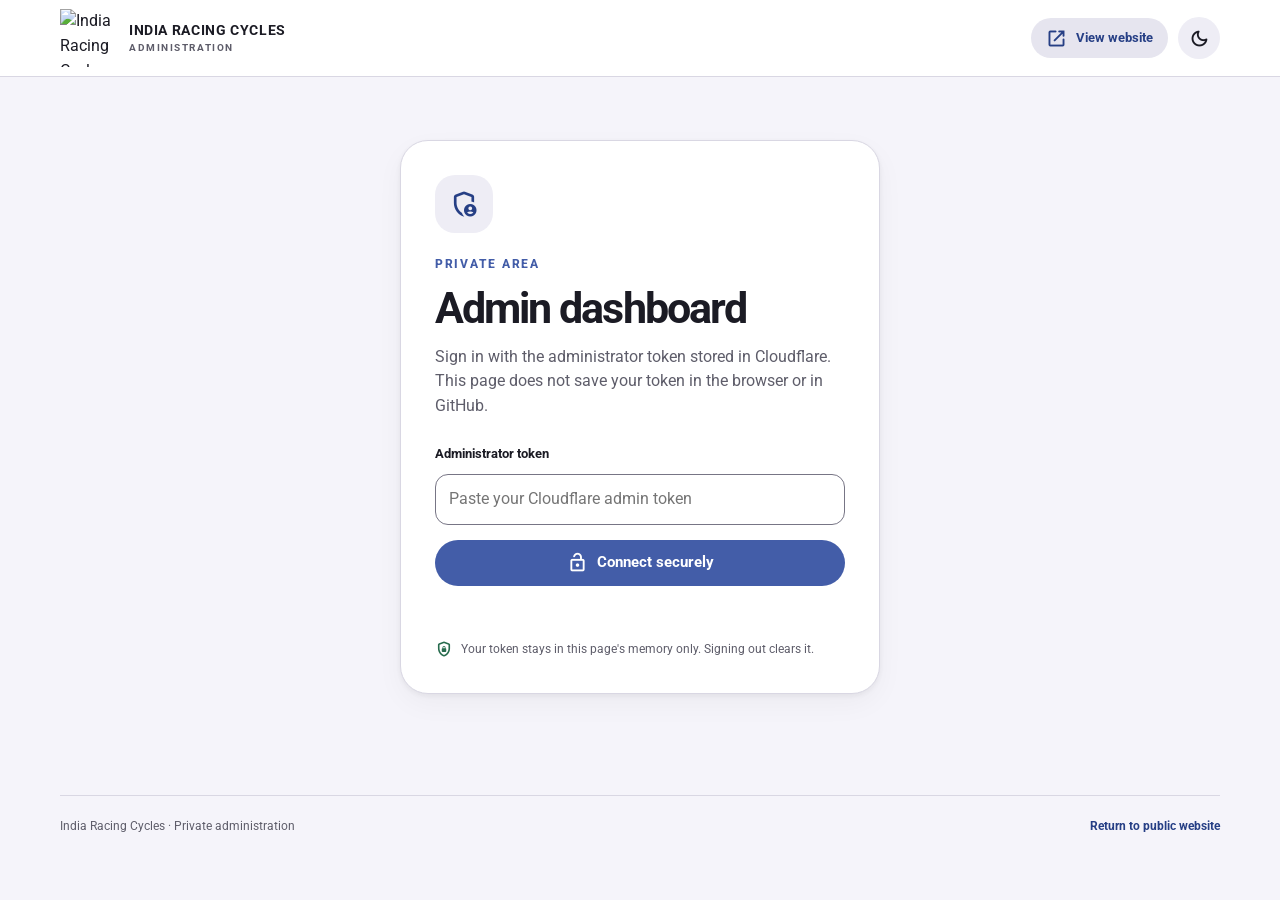
==== commit 54667a66: "Use India Racing Cycles logo in site header" ====
--- a/admin.html
+++ b/admin.html
@@ -9,17 +9,18 @@
   <link rel="preconnect" href="https://fonts.googleapis.com">
   <link rel="preconnect" href="https://fonts.gstatic.com" crossorigin>
   <link href="https://fonts.googleapis.com/css2?family=Roboto:wght@400;500;600;700;800&family=Material+Symbols+Rounded:opsz,wght,FILL,GRAD@20..48,400,0,0" rel="stylesheet">
+  <link rel="icon" type="image/webp" href="assets/images/irc-logo.webp">
   <link rel="stylesheet" href="assets/css/styles.css">
-  <link rel="stylesheet" href="assets/css/admin.css">
+  <link rel="stylesheet" href="assets/css/admin.css?v=admin-subscribers-1">
   <script>window.IRC_CONFIG = { apiBase: "https://india-racing-cycles-api.india-racing-cycles-315595.workers.dev" };</script>
-  <script defer src="assets/js/admin.js?v=admin-dashboard-1"></script>
+  <script defer src="assets/js/admin.js?v=admin-subscribers-1"></script>
 </head>
 <body class="admin-page">
   <a class="skip-link" href="#main">Skip to content</a>
   <header class="topbar">
     <div class="topbar-inner">
       <a class="brand" href="index.html" aria-label="India Racing Cycles home">
-        <span class="brand-mark" aria-hidden="true"><span class="material-symbols-rounded">pedal_bike</span></span>
+        <img class="brand-logo" src="assets/images/irc-logo.webp" alt="India Racing Cycles logo" width="58" height="58">
         <span class="brand-copy"><strong>INDIA RACING CYCLES</strong><small>ADMINISTRATION</small></span>
       </a>
       <div class="admin-header-actions">
@@ -59,11 +60,13 @@
         <article class="admin-stat"><span class="material-symbols-rounded">inbox</span><strong id="stat-pending">—</strong><small>Pending suggestions</small></article>
         <article class="admin-stat"><span class="material-symbols-rounded">event_available</span><strong id="stat-events">—</strong><small>Visible calendar events</small></article>
         <article class="admin-stat"><span class="material-symbols-rounded">task_alt</span><strong id="stat-reviewed">—</strong><small>Reviewed suggestions</small></article>
+        <article class="admin-stat"><span class="material-symbols-rounded">mail</span><strong id="stat-subscribers">—</strong><small>Saved email addresses</small></article>
       </div>
 
       <div class="admin-tabs" role="tablist" aria-label="Admin sections">
         <button class="admin-tab active" id="tab-suggestions" role="tab" aria-selected="true" aria-controls="suggestions-panel" type="button"><span class="material-symbols-rounded">inbox</span> Suggestions <span class="tab-count" id="tab-pending-count">0</span></button>
         <button class="admin-tab" id="tab-calendar" role="tab" aria-selected="false" aria-controls="calendar-panel" type="button"><span class="material-symbols-rounded">calendar_month</span> Calendar</button>
+        <button class="admin-tab" id="tab-subscribers" role="tab" aria-selected="false" aria-controls="subscribers-panel" type="button"><span class="material-symbols-rounded">mail</span> Subscribers <span class="tab-count" id="tab-subscriber-count">0</span></button>
       </div>
 
       <section id="suggestions-panel" class="admin-panel" role="tabpanel" aria-labelledby="tab-suggestions">
@@ -95,6 +98,22 @@
         <div id="calendar-list" class="admin-list" aria-live="polite"></div>
         <p id="calendar-empty" class="admin-empty" hidden>No calendar events match this view.</p>
         <p class="admin-note"><span class="material-symbols-rounded">info</span> Changes made here are saved in Cloudflare and override the matching published event. Hiding an event keeps a record so it can be restored later.</p>
+      </section>
+      <section id="subscribers-panel" class="admin-panel" role="tabpanel" aria-labelledby="tab-subscribers" hidden>
+        <div class="panel-heading">
+          <div><p class="eyebrow">EMAIL UPDATES</p><h2>Saved email addresses</h2><p>These addresses were submitted with consent. In free collection-only mode, they are not confirmed subscriptions and will not receive emails yet.</p></div>
+          <label class="filter-select">Show
+            <select id="subscriber-filter">
+              <option value="all">All addresses</option>
+              <option value="pending">Waiting list</option>
+              <option value="active">Previously confirmed</option>
+              <option value="unsubscribed">Unsubscribed</option>
+            </select>
+          </label>
+        </div>
+        <div id="subscriber-list" class="admin-list" aria-live="polite"></div>
+        <p id="subscriber-empty" class="admin-empty" hidden>No email addresses in this view.</p>
+        <p class="admin-note"><span class="material-symbols-rounded">info</span> New signups are saved as pending. They will not be included in newsletter sends. When email delivery is available later, people will need to confirm their subscription.</p>
       </section>
       <p id="dashboard-message" class="admin-message" role="status"></p>
     </section>
--- a/assets/css/admin.css
+++ b/assets/css/admin.css
@@ -79,3 +79,10 @@
 .admin-footer a{color:var(--primary-dark);font-weight:700;text-decoration:none}
 [hidden]{display:none!important}
 @media(max-width:720px){.admin-main{width:calc(100% - 24px);margin-top:22px}.admin-welcome,.panel-heading{align-items:flex-start;flex-direction:column}.admin-stats{gap:8px}.admin-stat{padding:13px 10px;grid-template-columns:1fr;gap:5px}.admin-stat>.material-symbols-rounded{grid-row:auto}.admin-stat strong{font-size:1.4rem}.admin-stat small{font-size:.63rem}.admin-detail-grid{grid-template-columns:1fr}.calendar-tools{align-items:stretch;flex-direction:column}.admin-search{max-width:none}.filter-select{width:100%;justify-content:space-between}.filter-select select{flex:1}.admin-footer{width:calc(100% - 24px);flex-direction:column}.suggestion-card,.calendar-card{padding:16px}.event-fields{grid-template-columns:1fr}.event-fields .wide{grid-column:auto}.event-dialog form{padding:18px}.admin-tabs{overflow:auto}.admin-tab{white-space:nowrap;padding-left:12px;padding-right:12px}}
+
+.status-chip.active{background:#dff4e8;color:#175c3c}
+.status-chip.unsubscribed{background:#fce8e6;color:#a12a22}
+.subscriber-card{display:flex;align-items:center;justify-content:space-between;gap:18px;padding:17px 19px;border:1px solid var(--outline);border-radius:16px;background:var(--surface)}
+.subscriber-card strong{display:block;overflow-wrap:anywhere;font-size:.92rem}
+.subscriber-card small{display:block;margin-top:4px;color:var(--muted);font-size:.75rem}
+@media(max-width:520px){.subscriber-card{align-items:flex-start;flex-direction:column;gap:9px}}
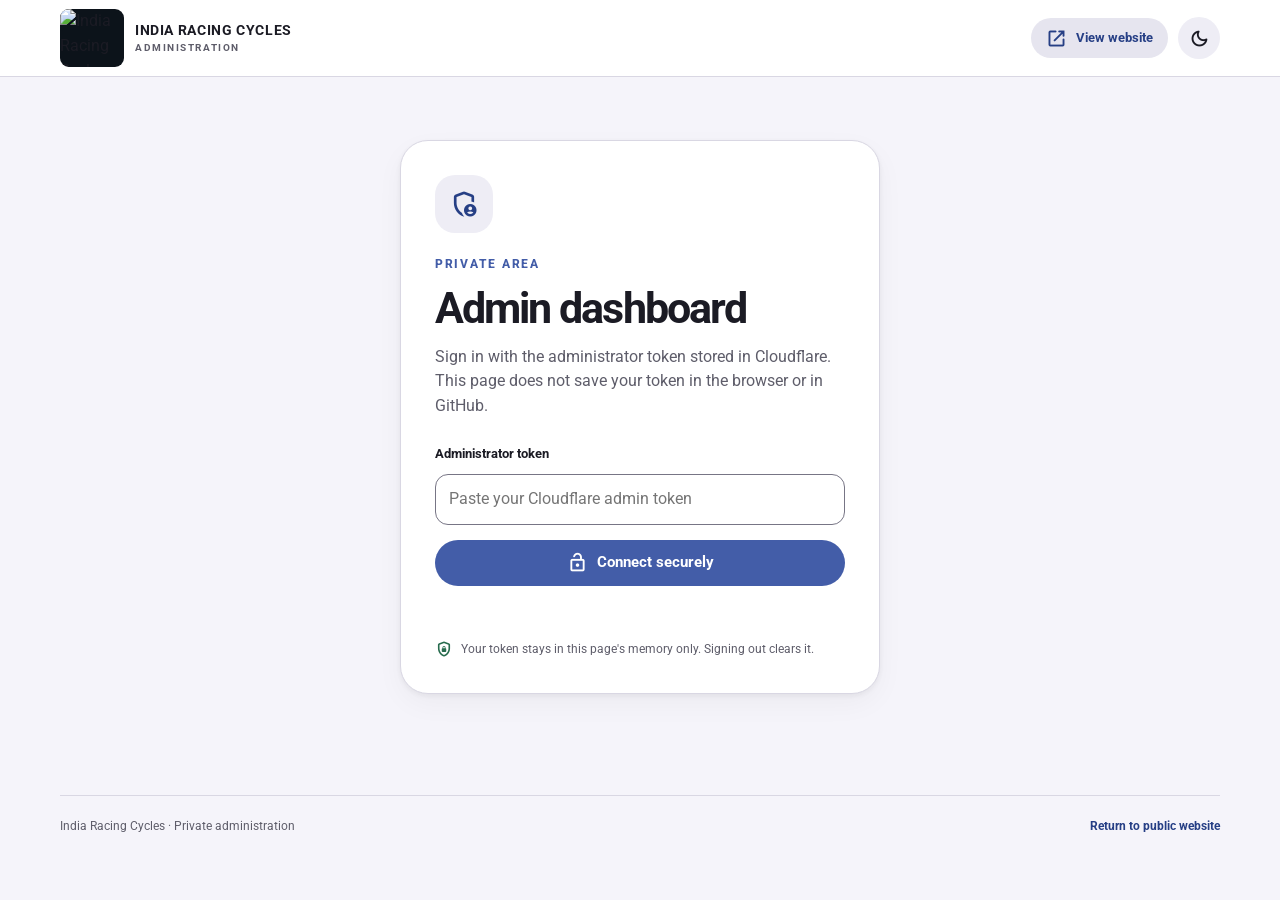
==== commit 62de3dbd: "Refresh website branding styles" ====
--- a/admin.html
+++ b/admin.html
@@ -10,8 +10,8 @@
   <link rel="preconnect" href="https://fonts.gstatic.com" crossorigin>
   <link href="https://fonts.googleapis.com/css2?family=Roboto:wght@400;500;600;700;800&family=Material+Symbols+Rounded:opsz,wght,FILL,GRAD@20..48,400,0,0" rel="stylesheet">
   <link rel="icon" type="image/webp" href="assets/images/irc-logo.webp">
-  <link rel="stylesheet" href="assets/css/styles.css">
-  <link rel="stylesheet" href="assets/css/admin.css?v=admin-subscribers-1">
+  <link rel="stylesheet" href="assets/css/styles.css?v=irc-brand-1">
+  <link rel="stylesheet" href="assets/css/admin.css?v=irc-brand-1">
   <script>window.IRC_CONFIG = { apiBase: "https://india-racing-cycles-api.india-racing-cycles-315595.workers.dev" };</script>
   <script defer src="assets/js/admin.js?v=admin-subscribers-1"></script>
 </head>
--- a/assets/css/styles.css
+++ b/assets/css/styles.css
@@ -62,3 +62,10 @@
 @media(max-width:900px){.main-nav{gap:0}.nav-link{padding:8px 9px;font-size:.78rem}.suggest-layout{grid-template-columns:minmax(0,.7fr) minmax(0,1.3fr);gap:22px}}
 @media(max-width:650px){.topbar-inner{gap:9px}.main-nav{display:flex;order:3;width:100%;overflow-x:auto;justify-content:flex-start;scrollbar-width:none}.main-nav::-webkit-scrollbar{display:none}.nav-link{font-size:.76rem;padding:8px 11px}.event-card{grid-template-columns:108px minmax(0,1fr);border-radius:17px}.event-poster{min-height:100%;height:auto}.event-poster .material-symbols-rounded{font-size:42px}.event-poster:before,.event-poster:after{width:130px;height:130px;right:-60px;top:-28px}.event-poster:after{width:95px;height:95px;right:-37px;top:-12px}.poster-caption{font-size:.51rem;letter-spacing:.06em;left:7px;right:6px;bottom:9px}.event-body{padding:13px}.event-card h3{font-size:1rem}.event-description{font-size:.76rem}.event-details{gap:6px;padding:9px 0}.detail-row{font-size:.72rem}.event-meta{gap:5px;margin-bottom:7px}.chip{font-size:.6rem;padding:4px 7px}.event-actions{gap:6px;margin-top:10px}.event-actions .button{font-size:.68rem;min-height:35px;padding:0 10px}.source-previews{grid-template-columns:1fr}.suggest-layout{width:calc(100% - 28px);grid-template-columns:1fr;padding-top:42px;gap:20px}.suggest-intro{position:static;padding:0}.suggest-points{margin-top:19px;gap:12px}.suggest-form{padding:20px 16px}.field-pair{grid-template-columns:1fr;gap:7px}.form-heading{flex-direction:column;gap:6px}.optional-tag{align-self:flex-start}.source-row{padding:11px 12px;gap:11px}.source-row .source-icon{width:38px;height:38px}.source-row b{font-size:.8rem}.source-row small{font-size:.69rem}}
 @media(max-width:390px){.event-card{grid-template-columns:88px minmax(0,1fr)}.event-body{padding:11px}.event-card h3{font-size:.93rem}.event-actions{flex-direction:column;align-items:stretch}.event-actions .button{width:100%}}
+
+
+/* India Racing Cycles brand images */
+.brand-logo{display:block;width:64px;height:58px;object-fit:contain;flex:none;border-radius:9px;background:#0c131a}
+.cover-banner{width:100%;max-width:1440px;margin:0 auto;overflow:hidden;background:#0c131a;border-bottom:3px solid #f28c00}
+.cover-banner img{display:block;width:100%;height:auto;aspect-ratio:1116/278;object-fit:cover}
+@media(max-width:650px){.brand-logo{width:50px;height:46px}.brand{gap:8px}.brand-copy strong{font-size:.72rem}.brand-copy small{font-size:.5rem}}
